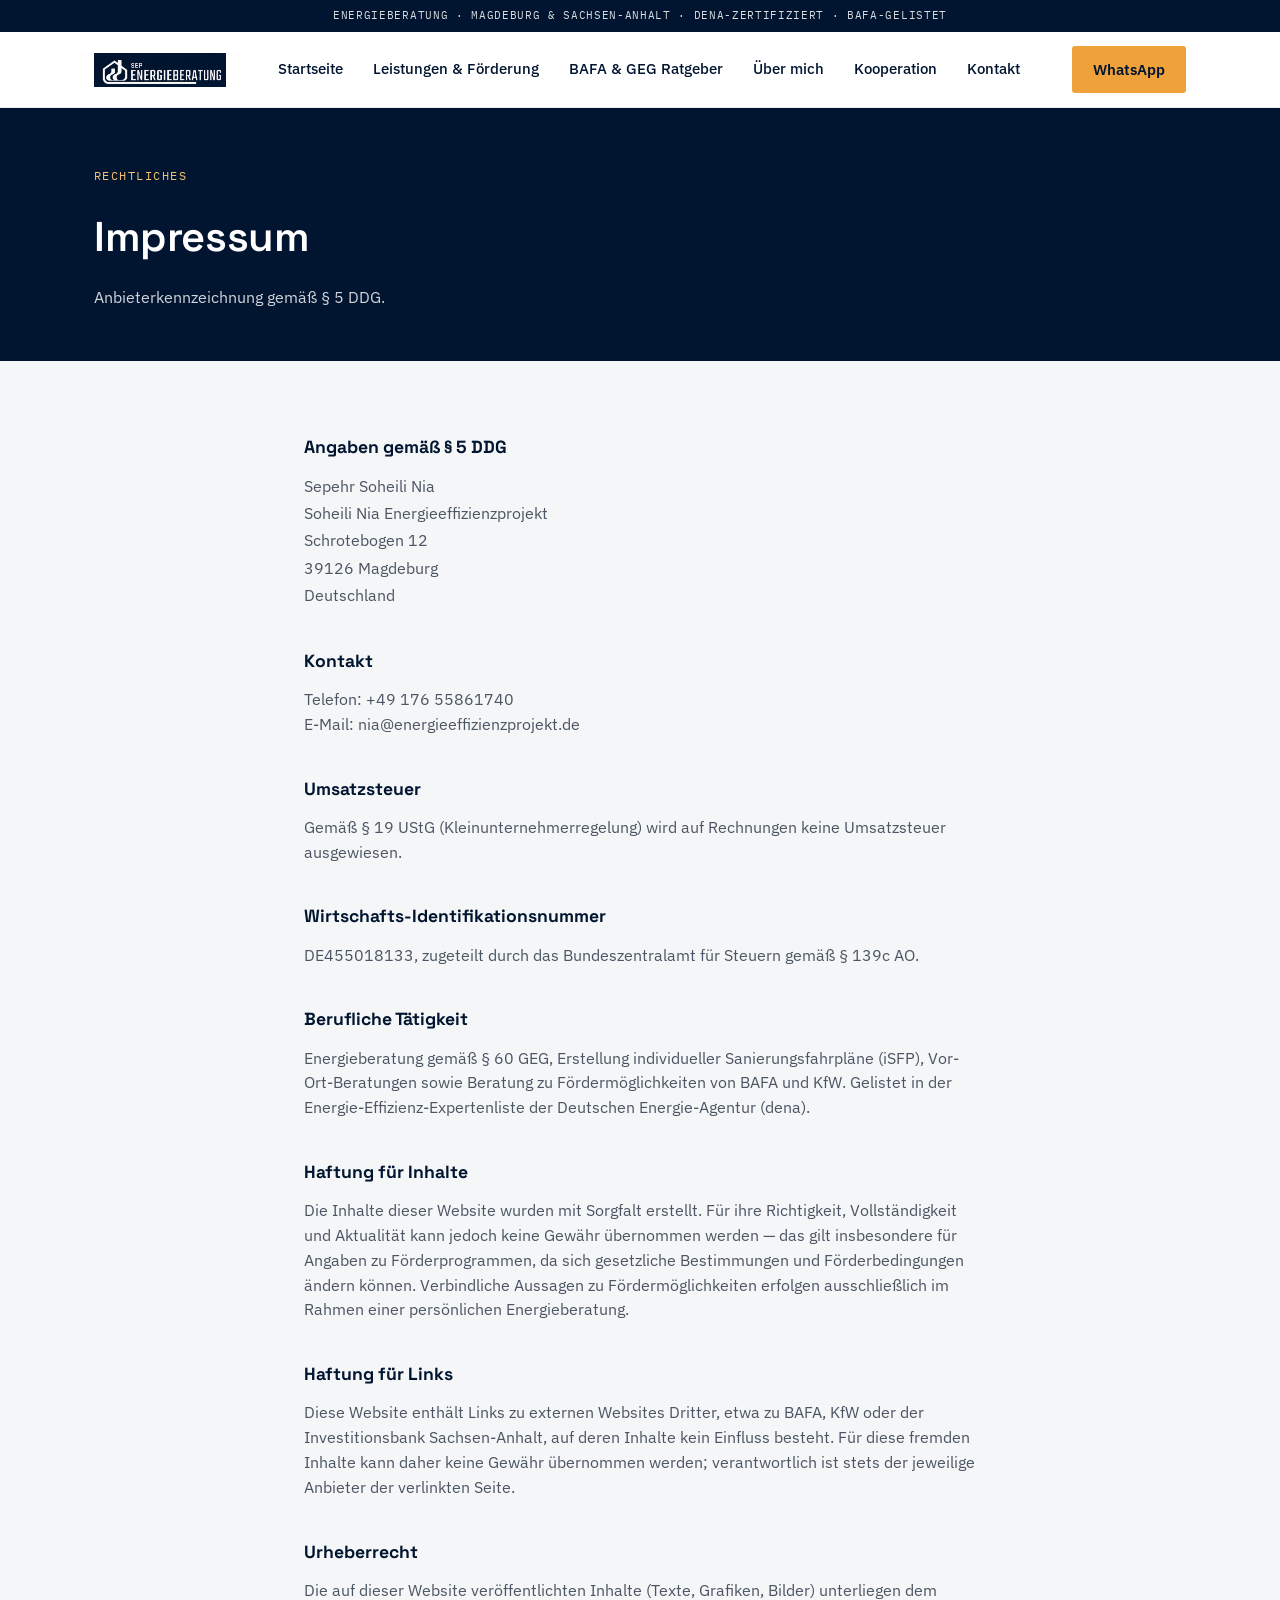
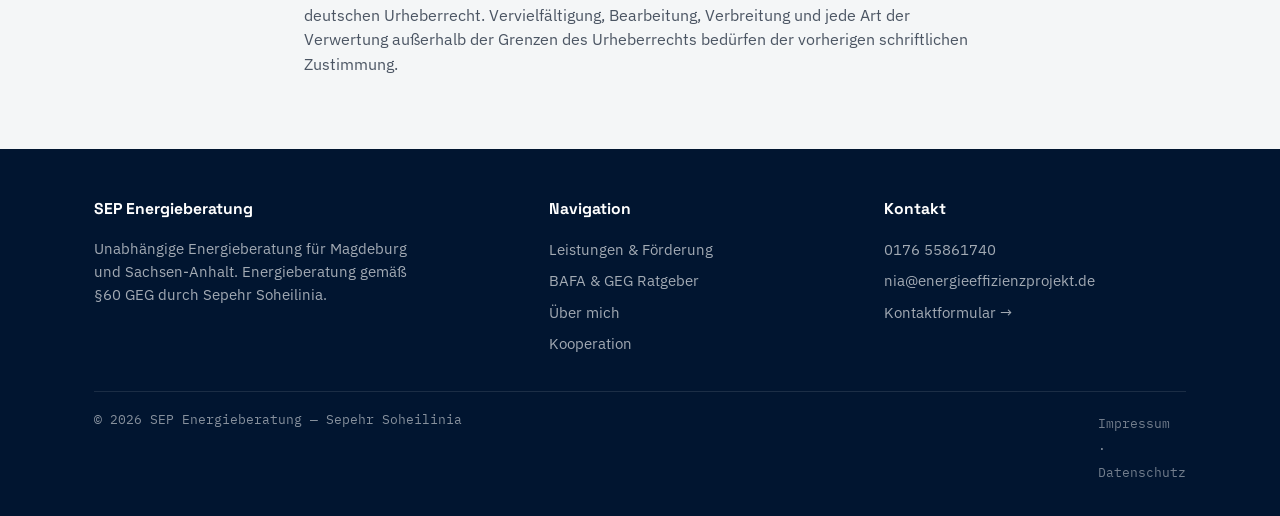
==== impressum.html @ f9f8e5d3 "Add files via upload" ====
<!DOCTYPE html>
<html lang="de">
<head>
<meta charset="UTF-8">
<meta name="viewport" content="width=device-width, initial-scale=1.0">
<title>Impressum — SEP Energieberatung</title>
<meta name="description" content="Impressum und Anbieterkennzeichnung gemäß § 5 DDG für SEP Energieberatung, Sepehr Soheilinia, Magdeburg.">
<link rel="canonical" href="https://energieeffizienzprojekt.de/impressum.html">
<link rel="icon" href="images/logo.png">
<link rel="preconnect" href="https://fonts.googleapis.com">
<link rel="preconnect" href="https://fonts.gstatic.com" crossorigin>
<link href="https://fonts.googleapis.com/css2?family=Space+Grotesk:wght@500;600;700&family=IBM+Plex+Sans:wght@400;500;600&family=IBM+Plex+Mono:wght@400;500;600&display=swap" rel="stylesheet">
<link rel="stylesheet" href="css/style.css">
<meta property="og:type" content="website">
<meta property="og:site_name" content="SEP Energieberatung">
<meta property="og:title" content="Impressum — SEP Energieberatung">
<meta property="og:description" content="Impressum und Anbieterkennzeichnung gemäß § 5 DDG für SEP Energieberatung, Sepehr Soheilinia, Magdeburg.">
<meta property="og:url" content="https://energieeffizienzprojekt.de/impressum.html">
<meta property="og:image" content="https://energieeffizienzprojekt.de/images/logo.png">
<meta property="og:locale" content="de_DE">
<meta name="twitter:card" content="summary">
</head>
<body>

<div class="topbar"><span>ENERGIEBERATUNG · MAGDEBURG &amp; SACHSEN-ANHALT · DENA-ZERTIFIZIERT · BAFA-GELISTET</span></div>

<header class="site">
  <div class="nav-row">
    <a href="index.html" class="brand">
      <img src="images/logo.png" alt="SEP Energieberatung Logo">
    </a>
    <nav class="main-nav" aria-label="Hauptnavigation">
      <a href="index.html">Startseite</a>
      <a href="leistungen.html">Leistungen &amp; Förderung</a>
      <a href="ratgeber.html">BAFA &amp; GEG Ratgeber</a>
      <a href="ueber-mich.html">Über mich</a>
      <a href="kooperation.html">Kooperation</a>
      <a href="kontakt.html">Kontakt</a>
    </nav>
    <div class="header-actions">
      <a class="btn btn-primary" href="https://wa.me/4915257612761" target="_blank" rel="noopener">WhatsApp</a>
      <button class="menu-toggle" aria-label="Menü öffnen" aria-expanded="false">
        <svg viewBox="0 0 24 24" fill="none" stroke="#011530" stroke-width="2" stroke-linecap="round"><line x1="3" y1="6" x2="21" y2="6"/><line x1="3" y1="12" x2="21" y2="12"/><line x1="3" y1="18" x2="21" y2="18"/></svg>
      </button>
    </div>
  </div>
  <nav class="mobile-nav" aria-label="Mobile Navigation">
    <a href="index.html">Startseite</a>
    <a href="leistungen.html">Leistungen &amp; Förderung</a>
    <a href="ratgeber.html">BAFA &amp; GEG Ratgeber</a>
    <a href="ueber-mich.html">Über mich</a>
    <a href="kooperation.html">Kooperation</a>
    <a href="kontakt.html">Kontakt</a>
  </nav>
</header>

<section class="page-header">
  <div class="wrap">
    <div class="eyebrow">Rechtliches</div>
    <h1>Impressum</h1>
    <p class="lead">Anbieterkennzeichnung gemäß § 5 DDG.</p>
  </div>
</section>

<section class="section">
  <div class="wrap legal-content">

    <div class="legal-block reveal">
      <h3>Angaben gemäß § 5 DDG</h3>
      <address>
        Sepehr Soheili Nia<br>
        Soheili Nia Energieeffizienzprojekt<br>
        Schrotebogen 12<br>
        39126 Magdeburg<br>
        Deutschland
      </address>
    </div>

    <div class="legal-block reveal">
      <h3>Kontakt</h3>
      <p>Telefon: <a href="tel:+4917655861740">+49 176 55861740</a><br>
      E-Mail: <a href="mailto:nia@energieeffizienzprojekt.de">nia@energieeffizienzprojekt.de</a></p>
    </div>

    <div class="legal-block reveal">
      <h3>Umsatzsteuer</h3>
      <p>Gemäß § 19 UStG (Kleinunternehmerregelung) wird auf Rechnungen keine Umsatzsteuer ausgewiesen.</p>
    </div>

    <div class="legal-block reveal">
      <h3>Wirtschafts-Identifikationsnummer</h3>
      <p>DE455018133, zugeteilt durch das Bundeszentralamt für Steuern gemäß § 139c AO.</p>
    </div>

    <div class="legal-block reveal">
      <h3>Berufliche Tätigkeit</h3>
      <p>Energieberatung gemäß § 60 GEG, Erstellung individueller Sanierungsfahrpläne (iSFP), Vor-Ort-Beratungen sowie Beratung zu Fördermöglichkeiten von BAFA und KfW. Gelistet in der Energie-Effizienz-Expertenliste der Deutschen Energie-Agentur (dena).</p>
    </div>

    <div class="legal-block reveal">
      <h3>Haftung für Inhalte</h3>
      <p>Die Inhalte dieser Website wurden mit Sorgfalt erstellt. Für ihre Richtigkeit, Vollständigkeit und Aktualität kann jedoch keine Gewähr übernommen werden — das gilt insbesondere für Angaben zu Förderprogrammen, da sich gesetzliche Bestimmungen und Förderbedingungen ändern können. Verbindliche Aussagen zu Fördermöglichkeiten erfolgen ausschließlich im Rahmen einer persönlichen Energieberatung.</p>
    </div>

    <div class="legal-block reveal">
      <h3>Haftung für Links</h3>
      <p>Diese Website enthält Links zu externen Websites Dritter, etwa zu BAFA, KfW oder der Investitionsbank Sachsen-Anhalt, auf deren Inhalte kein Einfluss besteht. Für diese fremden Inhalte kann daher keine Gewähr übernommen werden; verantwortlich ist stets der jeweilige Anbieter der verlinkten Seite.</p>
    </div>

    <div class="legal-block reveal">
      <h3>Urheberrecht</h3>
      <p>Die auf dieser Website veröffentlichten Inhalte (Texte, Grafiken, Bilder) unterliegen dem deutschen Urheberrecht. Vervielfältigung, Bearbeitung, Verbreitung und jede Art der Verwertung außerhalb der Grenzen des Urheberrechts bedürfen der vorherigen schriftlichen Zustimmung.</p>
    </div>

  </div>
</section>

<footer class="site">
  <div class="wrap">
    <div class="footer-grid">
      <div>
        <h4>SEP Energieberatung</h4>
        <p>Unabhängige Energieberatung für Magdeburg und Sachsen-Anhalt. Energieberatung gemäß §60 GEG durch Sepehr Soheilinia.</p>
      </div>
      <div>
        <h4>Navigation</h4>
        <a href="leistungen.html">Leistungen &amp; Förderung</a>
        <a href="ratgeber.html">BAFA &amp; GEG Ratgeber</a>
        <a href="ueber-mich.html">Über mich</a>
        <a href="kooperation.html">Kooperation</a>
      </div>
      <div>
        <h4>Kontakt</h4>
        <a href="tel:+4917655861740">0176 55861740</a>
        <a href="mailto:nia@energieeffizienzprojekt.de">nia@energieeffizienzprojekt.de</a>
        <a href="kontakt.html">Kontaktformular →</a>
      </div>
    </div>
    <div class="footer-bottom">
      <span>© 2026 SEP Energieberatung — Sepehr Soheilinia</span>
      <span><a href="impressum.html">Impressum</a> · <a href="datenschutz.html">Datenschutz</a></span>
    </div>
  </div>
</footer>

<script>
  var toggle = document.querySelector('.menu-toggle');
  var mobileNav = document.querySelector('.mobile-nav');
  toggle.addEventListener('click', function () {
    var isOpen = mobileNav.classList.toggle('open');
    toggle.setAttribute('aria-expanded', isOpen);
  });

  var observer = new IntersectionObserver(function (entries) {
    entries.forEach(function (entry) {
      if (entry.isIntersecting) {
        entry.target.classList.add('is-visible');
        observer.unobserve(entry.target);
      }
    });
  }, { threshold: 0.15 });
  document.querySelectorAll('.reveal').forEach(function (el) { observer.observe(el); });
</script>

</body>
</html>
---- css/style.css ----
/* ============================================
   SEP Energieberatung — Design System
   Ink (navy) / Paper / Sun (gold accent) / Moss / Slate
   ============================================ */

:root {
  --ink: #011530;
  --ink-soft: #0e2a4a;
  --paper: #f4f6f7;
  --white: #ffffff;
  --sun: #f0a23a;        /* bright accent — pairs with --ink text on top */
  --sun-deep: #9a5a12;    /* text-on-light contexts (AA contrast) */
  --sun-soft: #f6c272;    /* text/stroke on dark navy backgrounds */
  --moss: #5b7553;        /* genuine savings/positive data only */
  --slate: #4b5563;
  --slate-light: #8a93a0;

  --font-display: 'Space Grotesk', sans-serif;
  --font-body: 'IBM Plex Sans', sans-serif;
  --font-mono: 'IBM Plex Mono', monospace;

  --radius: 3px;
  --max-w: 1140px;
}

* { box-sizing: border-box; }
html { scroll-behavior: smooth; }
@media (prefers-reduced-motion: reduce) {
  html { scroll-behavior: auto; }
  * { animation-duration: 0.01ms !important; transition-duration: 0.01ms !important; }
}

body {
  margin: 0;
  font-family: var(--font-body);
  color: var(--ink);
  background: var(--paper);
  line-height: 1.6;
  -webkit-font-smoothing: antialiased;
}

a { color: inherit; text-decoration: none; }
img { max-width: 100%; display: block; }
ul { margin: 0; padding: 0; list-style: none; }

*:focus-visible { outline: 3px solid var(--sun-soft); outline-offset: 2px; }

.wrap { max-width: var(--max-w); margin: 0 auto; padding: 0 24px; }

/* ---------- Scroll reveal ---------- */
.reveal { opacity: 0; transform: translateY(18px); transition: opacity 0.6s ease, transform 0.6s ease; }
.reveal.is-visible { opacity: 1; transform: none; }

/* ---------- Top bar ---------- */
.topbar { background: var(--ink); color: var(--white); font-family: var(--font-mono); font-size: 0.7rem; letter-spacing: 0.06em; padding: 7px 0; text-align: center; }
.topbar span { opacity: 0.85; }

/* ---------- Header ---------- */
header.site { background: var(--white); border-bottom: 1px solid rgba(1, 21, 48, 0.08); position: sticky; top: 0; z-index: 50; }
.nav-row { display: flex; align-items: center; justify-content: space-between; padding: 14px 24px; max-width: var(--max-w); margin: 0 auto; }
.brand { display: flex; align-items: center; gap: 10px; }
.brand img { height: 34px; width: auto; }

nav.main-nav { display: flex; gap: 26px; font-size: 0.94rem; font-weight: 500; }
nav.main-nav a { padding: 6px 2px; border-bottom: 2px solid transparent; transition: border-color 0.15s ease; }
nav.main-nav a:hover, nav.main-nav a.active { border-color: var(--sun); }

.header-actions { display: flex; align-items: center; gap: 14px; }

.btn { display: inline-flex; align-items: center; gap: 8px; font-family: var(--font-body); font-weight: 600; font-size: 0.92rem; padding: 11px 20px; border-radius: var(--radius); border: 1.5px solid transparent; cursor: pointer; transition: transform 0.15s ease, background 0.15s ease, border-color 0.15s ease, color 0.15s ease; }
.btn-primary { background: var(--sun); color: var(--ink); }
.btn-primary:hover { background: #d8901f; transform: translateY(-1px); }
.btn-outline { border-color: var(--ink); color: var(--ink); background: transparent; }
.btn-outline:hover { background: var(--ink); color: var(--white); }

.menu-toggle { display: none; background: none; border: none; cursor: pointer; padding: 6px; }
.menu-toggle svg { width: 26px; height: 26px; }

nav.mobile-nav { display: none; flex-direction: column; padding: 6px 24px 18px; gap: 2px; background: var(--white); border-top: 1px solid rgba(1, 21, 48, 0.08); }
nav.mobile-nav.open { display: flex; }
nav.mobile-nav a { padding: 11px 4px; font-weight: 500; border-bottom: 1px solid rgba(1, 21, 48, 0.06); }

/* ---------- Hero ---------- */
.hero { background: var(--ink); color: var(--white); padding: 84px 0 92px; overflow: hidden; }
.hero .wrap { display: grid; grid-template-columns: 1.1fr 0.9fr; gap: 48px; align-items: center; }
.eyebrow { font-family: var(--font-mono); font-size: 0.76rem; letter-spacing: 0.12em; color: var(--sun-soft); margin-bottom: 18px; text-transform: uppercase; }
.hero h1 { font-family: var(--font-display); font-size: clamp(2.3rem, 5vw, 3.5rem); line-height: 1.06; margin: 0 0 22px; font-weight: 600; letter-spacing: -0.01em; }
.hero p.lead { font-size: 1.08rem; color: rgba(255, 255, 255, 0.82); max-width: 500px; margin: 0 0 32px; }
.hero-ctas { display: flex; gap: 16px; flex-wrap: wrap; }
.hero-ctas .btn-outline { border-color: rgba(255, 255, 255, 0.45); color: var(--white); }
.hero-ctas .btn-outline:hover { background: var(--white); color: var(--ink); }
.hero-art { display: flex; justify-content: center; }
.hero-art img { width: 100%; max-width: 320px; }

/* hero hemisphere "seal" animation — closing the gap, nothing escapes */
.hero-art .ring-outer { animation: pulseRing 4s ease-in-out infinite; transform-origin: 120px 150px; }
.hero-caption { font-family: var(--font-mono); font-size: 0.72rem; color: rgba(255, 255, 255, 0.55); text-align: center; margin-top: 10px; letter-spacing: 0.02em; }
.hero-art .arc-top { transform-origin: 120px 150px; animation: sealTop 1.1s ease-out forwards; }
.hero-art .arc-bottom { transform-origin: 120px 150px; animation: sealBottom 1.1s ease-out forwards; }
.hero-art .handle { animation: fadeIn 0.8s ease-out 0.6s forwards; opacity: 0; }
.hero-art .pull-left, .hero-art .pull-right { animation: fadeIn 0.8s ease-out 0.9s forwards; opacity: 0; }
@keyframes sealTop { from { transform: translateY(-16px); opacity: 0; } to { transform: translateY(0); opacity: 1; } }
@keyframes sealBottom { from { transform: translateY(16px); opacity: 0; } to { transform: translateY(0); opacity: 1; } }
@keyframes fadeIn { to { opacity: 0.9; } }
@keyframes pulseRing { 0%, 100% { opacity: 0.12; } 50% { opacity: 0.24; } }

/* ---------- Stat strip ---------- */
.stats { background: var(--white); border-bottom: 1px solid rgba(1, 21, 48, 0.08); }
.stats .wrap { display: grid; grid-template-columns: repeat(3, 1fr); gap: 28px; padding: 38px 24px; }
.stat-num { font-family: var(--font-mono); font-size: 1.9rem; color: var(--sun-deep); font-weight: 600; }
.stat-label { font-size: 0.9rem; color: var(--slate); margin-top: 4px; }

/* ---------- Section generic ---------- */
.section { padding: 72px 0; }
.section-head { max-width: 640px; margin-bottom: 42px; }
.section-label { font-family: var(--font-mono); font-size: 0.74rem; letter-spacing: 0.1em; color: var(--sun-deep); text-transform: uppercase; margin-bottom: 10px; }
.section h2 { font-family: var(--font-display); font-size: clamp(1.6rem, 3vw, 2.1rem); margin: 0 0 14px; font-weight: 600; }
.section p.section-sub { color: var(--slate); font-size: 1.01rem; }

/* ---------- Building-type cards ---------- */
.card-grid { display: grid; grid-template-columns: repeat(3, 1fr); gap: 22px; }
.card { background: var(--white); border: 1px solid rgba(1, 21, 48, 0.1); border-radius: var(--radius); padding: 28px 24px; transition: border-color 0.15s ease, transform 0.15s ease; }
.card:hover { border-color: var(--sun); transform: translateY(-3px); }
.card h3 { font-family: var(--font-display); font-size: 1.22rem; margin: 0 0 10px; }
.card p { color: var(--slate); font-size: 0.94rem; margin: 0 0 16px; }
.card .tag { display: inline-block; font-family: var(--font-mono); font-size: 0.7rem; background: rgba(1, 21, 48, 0.06); color: var(--ink); padding: 5px 10px; border-radius: 2px; letter-spacing: 0.03em; }
.card a.card-link { font-size: 0.88rem; font-weight: 600; color: var(--sun-deep); display: inline-flex; align-items: center; gap: 6px; margin-top: 14px; }

/* ---------- Callout (Guericke story) ---------- */
.callout { background: var(--white); border-left: 4px solid var(--sun); padding: 30px 34px; border-radius: var(--radius); }
.callout h3 { font-family: var(--font-display); margin: 0 0 12px; font-size: 1.26rem; }
.callout p { color: var(--slate); margin: 0; font-size: 0.99rem; }

/* ---------- Why grid ---------- */
.why-grid { display: grid; grid-template-columns: repeat(2, 1fr); gap: 20px 34px; }
.why-item { display: flex; gap: 14px; align-items: flex-start; }
.why-item .mark { width: 8px; height: 8px; border-radius: 50%; background: var(--moss); margin-top: 8px; flex-shrink: 0; }
.why-item p { margin: 0; color: var(--ink); font-size: 0.97rem; }

/* ---------- Funding band ---------- */
.funding { background: var(--ink-soft); color: var(--white); }
.funding .section-label { color: var(--sun-soft); }
.funding h2 { color: var(--white); }
.funding p.section-sub { color: rgba(255, 255, 255, 0.78); }
.funding-list { display: flex; gap: 12px; flex-wrap: wrap; margin: 20px 0 28px; }
.funding-list span { font-family: var(--font-mono); font-size: 0.8rem; background: rgba(255, 255, 255, 0.08); border: 1px solid rgba(255, 255, 255, 0.2); padding: 8px 13px; border-radius: 2px; }
.funding a.card-link { color: var(--sun-soft); font-weight: 600; font-size: 0.92rem; }

.funding-callout { background: rgba(255, 255, 255, 0.06); border: 1px solid rgba(255, 255, 255, 0.2); border-radius: var(--radius); padding: 16px 22px; display: inline-flex; align-items: center; gap: 16px; margin-bottom: 32px; }
.funding-callout .num { font-family: var(--font-mono); font-size: 1.8rem; color: var(--sun-soft); font-weight: 700; }
.funding-callout span:last-child { font-size: 0.92rem; }

.measures-grid { display: grid; grid-template-columns: repeat(5, 1fr); gap: 18px; margin-bottom: 36px; }
.measure { text-align: center; }
.measure .icon-circle { width: 58px; height: 58px; border-radius: 50%; background: rgba(255, 255, 255, 0.08); display: flex; align-items: center; justify-content: center; margin: 0 auto 12px; color: var(--sun-soft); }
.measure .icon-circle svg { width: 26px; height: 26px; }
.measure h4 { font-family: var(--font-display); font-size: 0.92rem; margin: 0 0 4px; color: var(--white); }
.measure p { font-size: 0.78rem; color: rgba(255, 255, 255, 0.65); margin: 0; }

/* ---------- Contact ---------- */
.contact-grid { display: grid; grid-template-columns: 1fr 1fr; gap: 36px; }
.contact-card { background: var(--white); border: 1px solid rgba(1, 21, 48, 0.1); padding: 28px; border-radius: var(--radius); }
.contact-row { display: flex; gap: 12px; padding: 10px 0; border-bottom: 1px solid rgba(1, 21, 48, 0.06); font-size: 0.95rem; }
.contact-row:last-child { border-bottom: none; }
.contact-row strong { font-family: var(--font-mono); font-size: 0.76rem; color: var(--slate); min-width: 92px; text-transform: uppercase; letter-spacing: 0.03em; flex-shrink: 0; }
.hours-table { width: 100%; font-size: 0.91rem; margin-top: 6px; }
.hours-table td { padding: 4px 0; }
.hours-table td:last-child { text-align: right; font-family: var(--font-mono); }
.map-frame { border: 0; width: 100%; height: 280px; border-radius: var(--radius); }

/* ---------- Footer ---------- */
footer.site { background: var(--ink); color: rgba(255, 255, 255, 0.75); padding: 48px 0 28px; font-size: 0.91rem; }
.footer-grid { display: grid; grid-template-columns: 1.4fr 1fr 1fr; gap: 32px; margin-bottom: 32px; }
footer.site h4 { color: var(--white); font-family: var(--font-display); font-size: 0.98rem; margin: 0 0 12px; }
footer.site p { max-width: 320px; opacity: 0.85; }
footer.site a { display: block; padding: 4px 0; opacity: 0.85; }
footer.site a:hover { opacity: 1; color: var(--sun-soft); }
.footer-bottom { border-top: 1px solid rgba(255, 255, 255, 0.15); padding-top: 18px; display: flex; justify-content: space-between; flex-wrap: wrap; gap: 10px; font-size: 0.8rem; opacity: 0.7; font-family: var(--font-mono); }

/* ---------- Energy efficiency scale ---------- */
.energy-section { background: var(--ink); color: var(--white); }
.energy-section .section-sub { color: rgba(255, 255, 255, 0.78); }
.energy-grid { display: grid; grid-template-columns: 1fr 1fr; gap: 48px; align-items: center; }
.energy-scale { display: flex; flex-direction: column; gap: 7px; max-width: 380px; }
.energy-scale .bar {
  height: 36px;
  display: flex;
  align-items: center;
  padding: 0 16px;
  font-family: var(--font-mono);
  font-weight: 700;
  font-size: 1.05rem;
  color: #ffffff;
  clip-path: polygon(0 0, calc(100% - 20px) 0, 100% 50%, calc(100% - 20px) 100%, 0 100%);
  transition: transform 0.15s ease;
}
.energy-scale .bar:hover { transform: translateX(4px); }
.energy-scale .bar.dark-text { color: #1a1a1a; }
.energy-note { font-family: var(--font-mono); font-size: 0.78rem; color: var(--sun-soft); margin-top: 14px; }

/* ---------- Before / after showcase ---------- */
.beforeafter { position: relative; border-radius: var(--radius); overflow: hidden; line-height: 0; }
.beforeafter img { width: 100%; display: block; }
.ba-label {
  position: absolute; top: 4%;
  font-family: var(--font-display); font-weight: 600;
  font-size: clamp(0.9rem, 2.2vw, 1.4rem);
  color: var(--white);
  background: rgba(1, 21, 48, 0.55);
  padding: 8px 18px;
  border-radius: 4px;
  letter-spacing: 0.02em;
}
.ba-label.before { left: 3%; }
.ba-label.after { left: 53%; background: rgba(154, 90, 18, 0.75); }
.ba-percent {
  position: absolute; top: 38%; left: 50%; transform: translateX(-50%);
  width: clamp(80px, 13vw, 130px); height: clamp(80px, 13vw, 130px);
  border-radius: 50%; background: var(--sun); color: var(--ink);
  display: flex; align-items: center; justify-content: center;
  font-family: var(--font-mono); font-weight: 700;
  box-shadow: 0 10px 28px rgba(0, 0, 0, 0.35);
  border: 3px solid var(--ink);
}
.ba-percent .big { font-size: clamp(1.5rem, 4vw, 2.3rem); line-height: 1; }
.ba-disclaimer { font-family: var(--font-mono); font-size: 0.78rem; color: var(--slate-light); margin: 10px 0 0; }
.ba-cta-bar {
  background: var(--ink); color: var(--white);
  display: flex; align-items: center; justify-content: space-between; flex-wrap: wrap; gap: 20px;
  padding: 28px 32px; border-radius: var(--radius); margin-top: 18px;
}
.ba-cta-bar h3 { font-family: var(--font-display); margin: 0 0 6px; font-size: 1.25rem; }
.ba-cta-bar p { margin: 0; color: rgba(255, 255, 255, 0.78); font-size: 0.95rem; max-width: 480px; }

/* ---------- Page header (sub-pages) ---------- */
.page-header { background: var(--ink); color: var(--white); padding: 58px 0 50px; }
.page-header h1 { font-family: var(--font-display); font-size: clamp(1.9rem, 4vw, 2.6rem); margin: 0 0 14px; font-weight: 600; letter-spacing: -0.01em; }
.page-header p.lead { color: rgba(255, 255, 255, 0.82); max-width: 620px; font-size: 1.03rem; margin: 0; }

.pill-nav { display: flex; gap: 10px; flex-wrap: wrap; margin-top: 28px; }
.pill-nav a { font-family: var(--font-mono); font-size: 0.8rem; background: rgba(255, 255, 255, 0.08); border: 1px solid rgba(255, 255, 255, 0.22); color: var(--white); padding: 9px 16px; border-radius: 20px; transition: background 0.15s ease, border-color 0.15s ease, color 0.15s ease; }
.pill-nav a:hover { background: var(--sun); color: var(--ink); border-color: var(--sun); }

/* ---------- Funding fact cards ---------- */
.fact-grid { display: grid; grid-template-columns: repeat(2, 1fr); gap: 18px; }
.fact-card { background: var(--white); border: 1px solid rgba(1, 21, 48, 0.1); border-radius: var(--radius); padding: 24px 26px; }
.fact-card.wide { grid-column: 1 / -1; }
.fact-num { display: block; font-family: var(--font-mono); font-size: 1.7rem; color: var(--sun-deep); font-weight: 700; line-height: 1; margin-bottom: 10px; }
.fact-card h4 { font-family: var(--font-display); font-size: 1.02rem; margin: 0 0 8px; }
.fact-card p { color: var(--slate); font-size: 0.91rem; margin: 0; }
.fact-disclaimer { font-family: var(--font-mono); font-size: 0.78rem; color: var(--slate-light); margin: 22px 0 0; }

.building-section { padding: 60px 0; border-top: 1px solid rgba(1, 21, 48, 0.08); }
.building-section .section-sub { max-width: 720px; }
.building-section .intro-text { color: var(--slate); font-size: 0.99rem; max-width: 720px; margin: -10px 0 32px; }
.building-section h3.sub-head { font-family: var(--font-display); font-size: 1.15rem; margin: 0 0 18px; }
.check-stack { display: flex; flex-direction: column; gap: 16px; margin-bottom: 40px; }

/* ---------- Legal content (Impressum / Datenschutz) ---------- */
.legal-content { max-width: 720px; }
.legal-meta { font-family: var(--font-mono); font-size: 0.8rem; color: var(--slate-light); margin: 0 0 40px; }
.legal-block { margin-bottom: 38px; }
.legal-block:last-child { margin-bottom: 0; }
.legal-block h3 { font-family: var(--font-display); font-size: 1.1rem; margin: 0 0 12px; }
.legal-block p { color: var(--slate); margin: 0 0 12px; font-size: 0.97rem; }
.legal-block p:last-child { margin-bottom: 0; }
.legal-block address { font-style: normal; color: var(--slate); margin: 0 0 12px; line-height: 1.7; }

/* ---------- Responsive ---------- */
@media (max-width: 880px) {
  nav.main-nav { display: none; }
  .menu-toggle { display: block; }
  .hero .wrap { grid-template-columns: 1fr; }
  .hero-art { order: -1; max-width: 200px; margin: 0 auto 12px; }
  .card-grid { grid-template-columns: 1fr; }
  .why-grid { grid-template-columns: 1fr; }
  .contact-grid { grid-template-columns: 1fr; }
  .energy-grid { grid-template-columns: 1fr; }
  .measures-grid { grid-template-columns: repeat(2, 1fr); }
  .fact-grid { grid-template-columns: 1fr; }
  .fact-card.wide { grid-column: auto; }
}
@media (max-width: 480px) {
  .ba-cta-bar { flex-direction: column; align-items: flex-start; }
  .measures-grid { grid-template-columns: 1fr; }
  .footer-grid { grid-template-columns: 1fr; }
  .stats .wrap { grid-template-columns: 1fr; gap: 18px; padding: 28px 24px; }
}
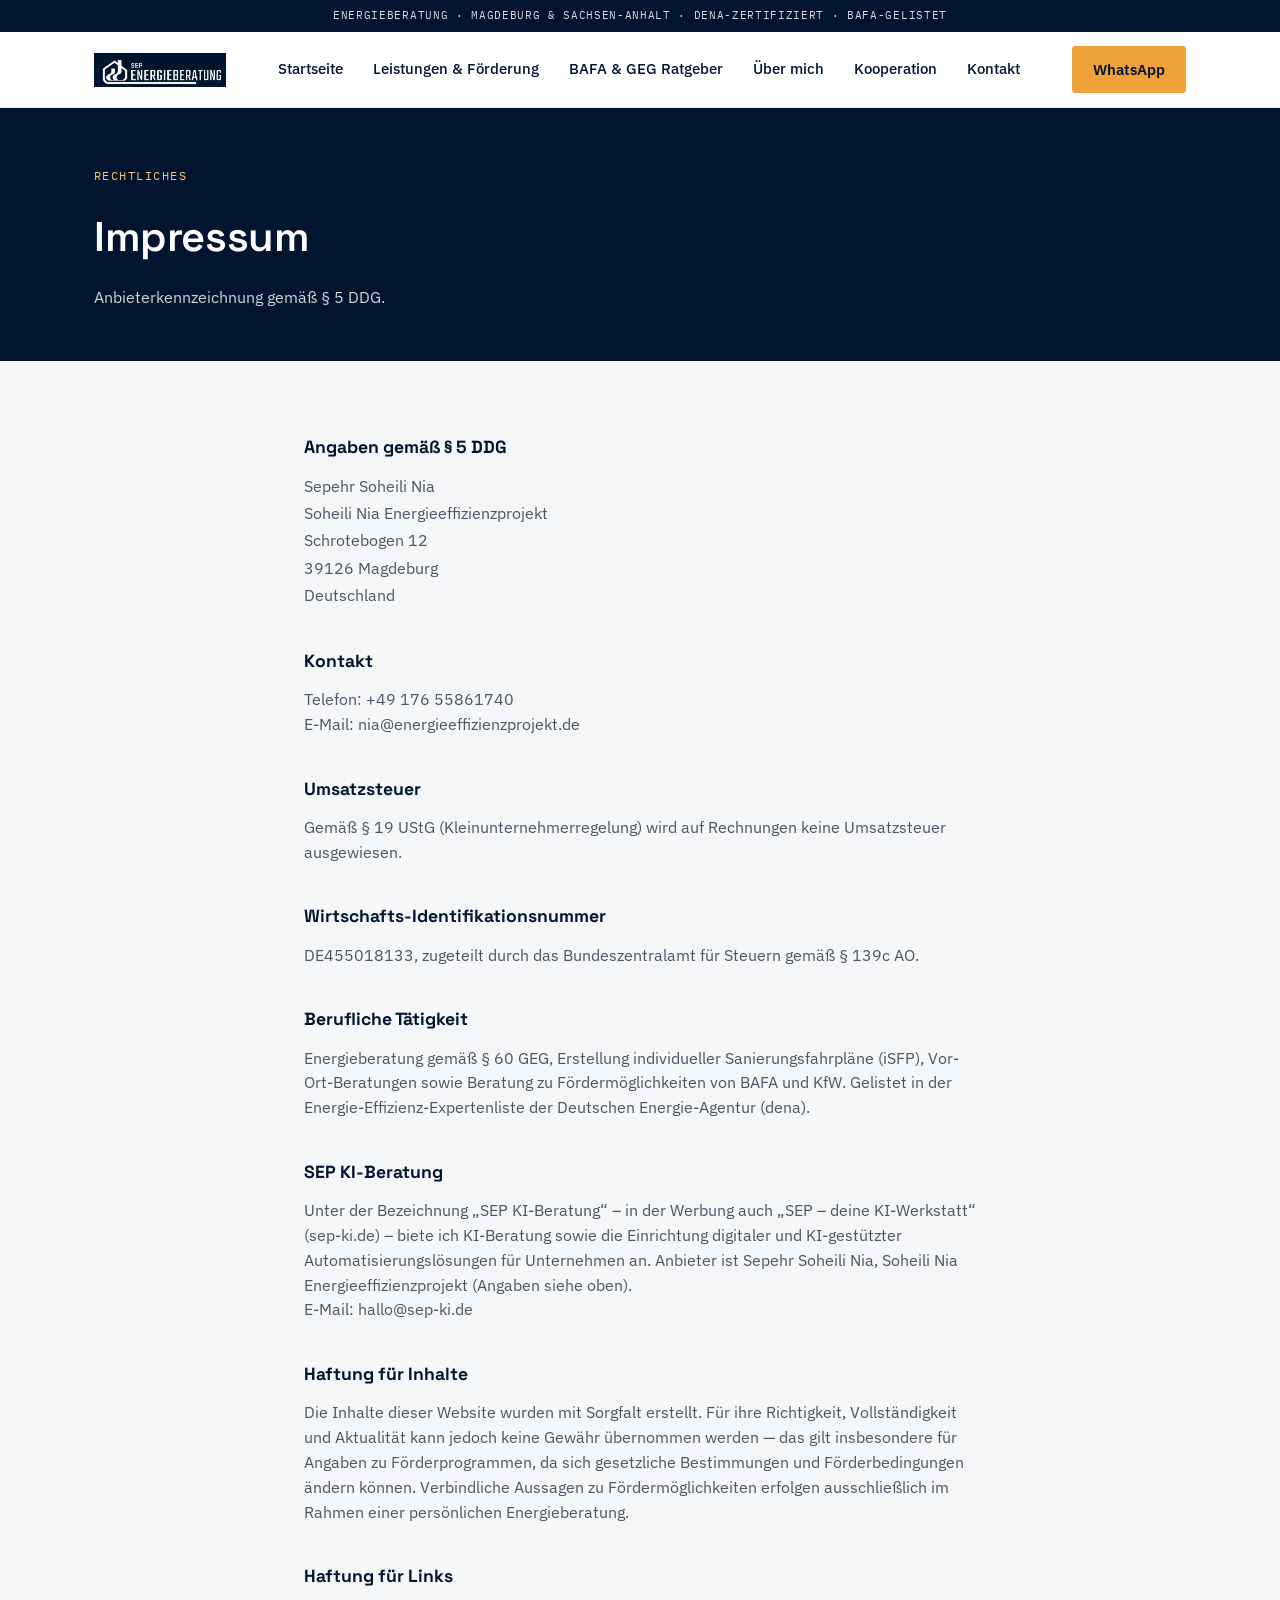
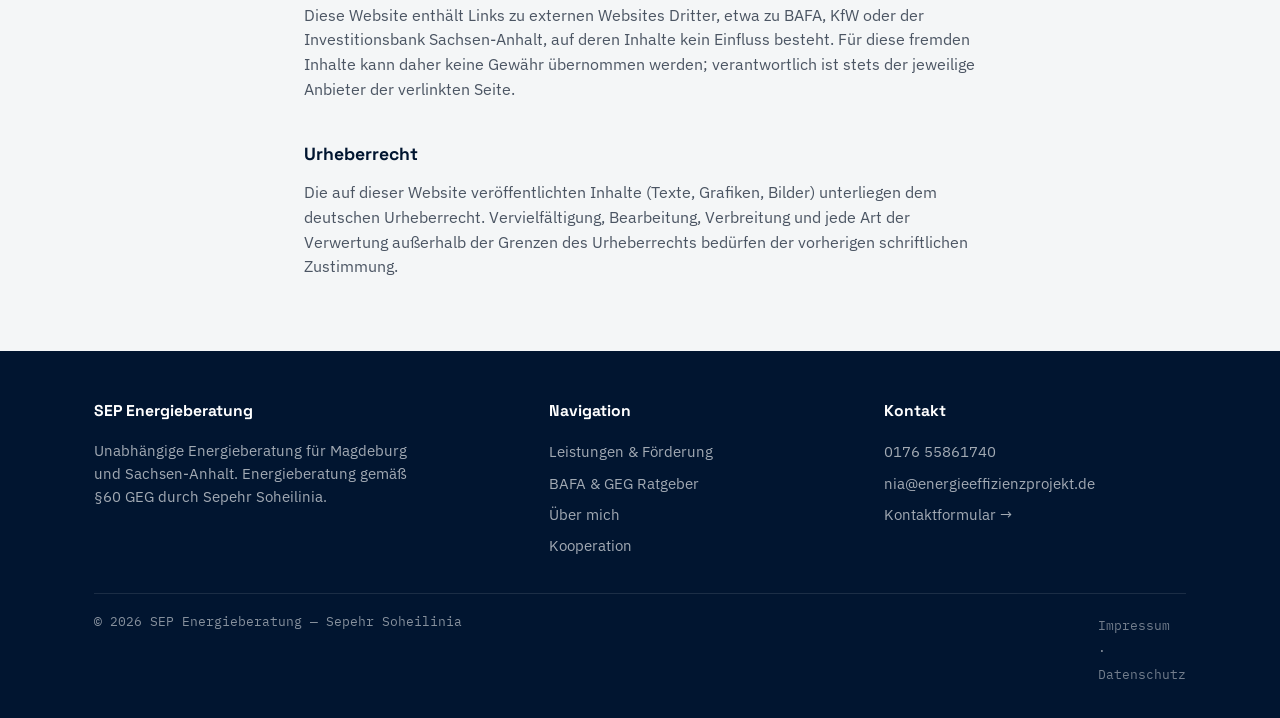
==== commit f7bf1295: "Impressum: Abschnitt SEP KI-Beratung ergänzen Co-Authored-By: Claude Opus 5.5 <noreply@anthropic.com" ====
--- a/impressum.html
+++ b/impressum.html
@@ -98,6 +98,12 @@
     </div>
 
     <div class="legal-block reveal">
+      <h3>SEP KI-Beratung</h3>
+      <p>Unter der Bezeichnung „SEP KI-Beratung“ – in der Werbung auch „SEP – deine KI-Werkstatt“ (sep-ki.de) – biete ich KI-Beratung sowie die Einrichtung digitaler und KI-gestützter Automatisierungslösungen für Unternehmen an. Anbieter ist Sepehr Soheili Nia, Soheili Nia Energieeffizienzprojekt (Angaben siehe oben).<br>
+      E-Mail: <a href="mailto:hallo@sep-ki.de">hallo@sep-ki.de</a></p>
+    </div>
+
+    <div class="legal-block reveal">
       <h3>Haftung für Inhalte</h3>
       <p>Die Inhalte dieser Website wurden mit Sorgfalt erstellt. Für ihre Richtigkeit, Vollständigkeit und Aktualität kann jedoch keine Gewähr übernommen werden — das gilt insbesondere für Angaben zu Förderprogrammen, da sich gesetzliche Bestimmungen und Förderbedingungen ändern können. Verbindliche Aussagen zu Fördermöglichkeiten erfolgen ausschließlich im Rahmen einer persönlichen Energieberatung.</p>
     </div>
